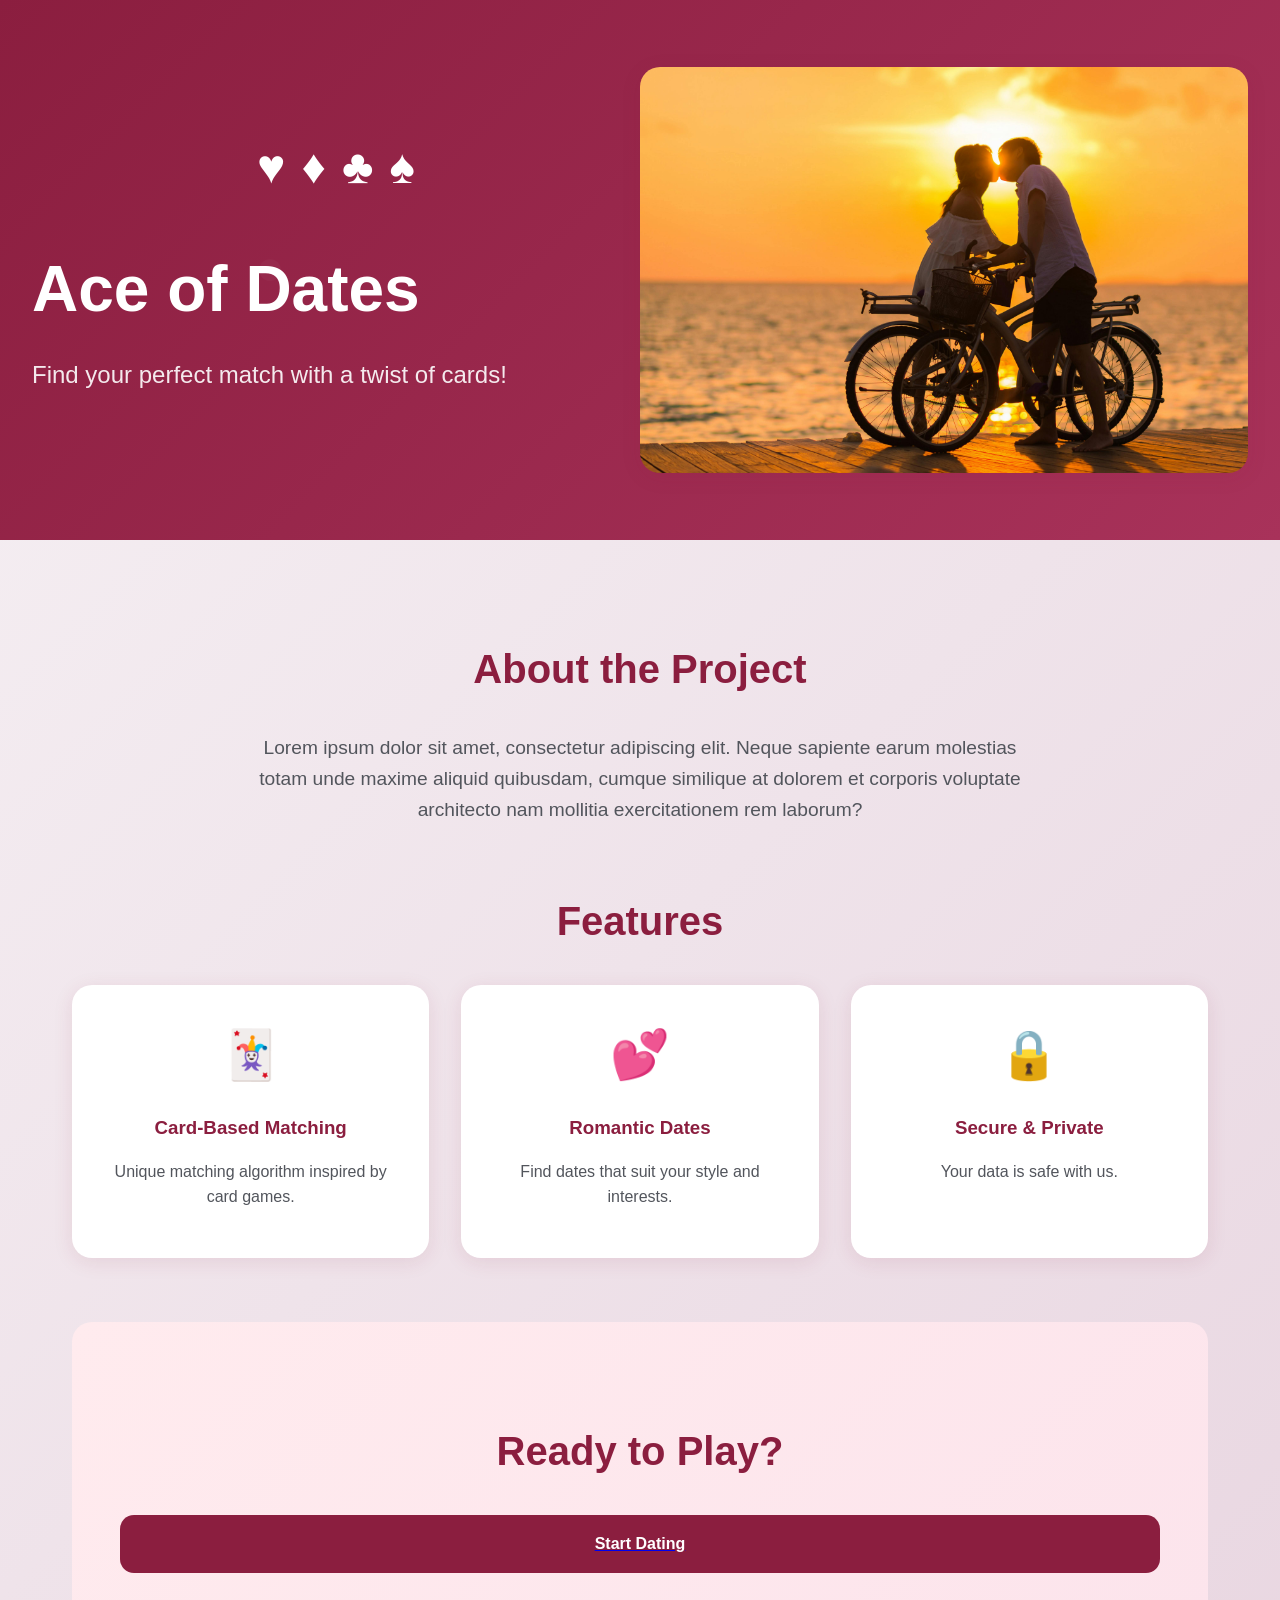
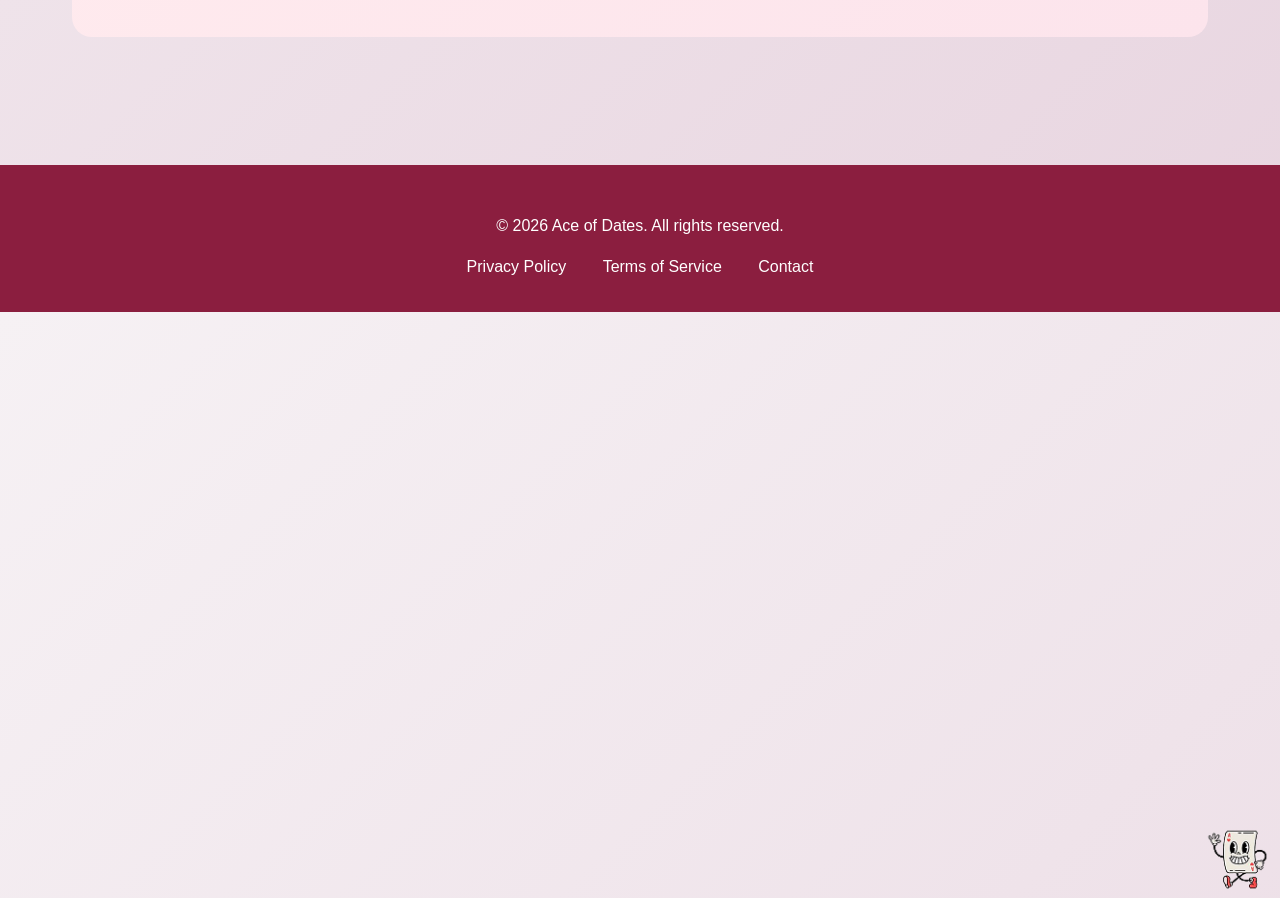
==== project/subPages/info.html @ df208c9b "info page initialisierung. First design and new styling" ====
<!DOCTYPE html>
<html lang="en">
<head>
    <meta charset="UTF-8">
    <meta name="viewport" content="width=device-width, initial-scale=1.0">
    <link rel="stylesheet" href="info.css">
    <title>Info - Ace of Dates</title>
</head>
<body>
    <header class="hero-section">
        <div class="hero-content">
            <div class="card-symbols">
                <span class="card-symbol">♥</span>
                <span class="card-symbol">♦</span>
                <span class="card-symbol">♣</span>
                <span class="card-symbol">♠</span>
            </div>
            <h1>Ace of Dates</h1>
            <p class="tagline">Find your perfect match with a twist of cards!</p>
        </div>
        <div class="hero-image">
            <img src="../img/datingCouple.jpg" alt="Dating Couple">
        </div>
    </header>

    <main class="main-content">
        <section class="info-section">
            <h2>About the Project</h2>
            <p>Lorem ipsum dolor sit amet, consectetur adipiscing elit. Neque sapiente earum molestias totam unde maxime aliquid quibusdam, cumque similique at dolorem et corporis voluptate architecto nam mollitia exercitationem rem laborum?</p>
        </section>

        <section class="features-section">
            <h2>Features</h2>
            <div class="features-grid">
                <div class="feature-card">
                    <div class="feature-icon">🃏</div>
                    <h3>Card-Based Matching</h3>
                    <p>Unique matching algorithm inspired by card games.</p>
                </div>
                <div class="feature-card">
                    <div class="feature-icon">💕</div>
                    <h3>Romantic Dates</h3>
                    <p>Find dates that suit your style and interests.</p>
                </div>
                <div class="feature-card">
                    <div class="feature-icon">🔒</div>
                    <h3>Secure & Private</h3>
                    <p>Your data is safe with us.</p>
                </div>
            </div>
        </section>

        <section class="cta-section">
            <h2>Ready to Play?</h2>
            <a href="../index.html"><div class="btn btn-primary">Start Dating</div></a>
        </section>
    </main>

    <footer class="footer">
        <div class="footer-content">
            <p>&copy; 2026 Ace of Dates. All rights reserved.</p>
            <div class="footer-links">
                <a href="#">Privacy Policy</a>
                <a href="#">Terms of Service</a>
                <a href="#">Contact</a>
            </div>
            <img class="mascot" src="../img/maskotchen.png" alt="Maskottchen">
        </div>
    </footer>
</body>
</html>
---- project/subPages/info.css ----
:root {
    --primary-color: #8B1E3F;
    --secondary-color: #FCFCFC;
    --text-color: #52555c;
    --background: linear-gradient(135deg, #f6f1f4 0%, #e8d5e0 100%);
    --font-family: 'Inter', 'Instrument Serif', 'Jeju Gothic', sans-serif;
    --shadow: 0 4px 20px rgba(139, 30, 63, 0.1);
}

* {
    box-sizing: border-box;
}

html, body {
    margin: 0;
    min-height: 100%;
}

body {
    font-family: var(--font-family);
    background: var(--background);
    color: var(--text-color);
    line-height: 1.6;
}

/* Hero Section */
.hero-section {
    display: flex;
    align-items: center;
    justify-content: space-between;
    padding: 4rem 2rem;
    background: linear-gradient(135deg, var(--primary-color) 0%, #a8325a 100%);
    color: white;
    min-height: 60vh;
    position: relative;
    overflow: hidden;
}

.hero-section::before {
    content: '';
    position: absolute;
    top: 0;
    left: 0;
    right: 0;
    bottom: 0;
    background: url('data:image/svg+xml,<svg xmlns="http://www.w3.org/2000/svg" viewBox="0 0 100 100"><circle cx="50" cy="50" r="2" fill="rgba(255,255,255,0.1)"/></svg>') repeat;
    opacity: 0.3;
}

.hero-content {
    flex: 1;
    z-index: 1;
}

.card-symbols {
    display: flex;
    justify-content: center;
    gap: 1rem;
    margin-bottom: 2rem;
}

.card-symbol {
    font-size: 3rem;
    animation: float 3s ease-in-out infinite;
}

.card-symbol:nth-child(1) { animation-delay: 0s; }
.card-symbol:nth-child(2) { animation-delay: 0.5s; }
.card-symbol:nth-child(3) { animation-delay: 1s; }
.card-symbol:nth-child(4) { animation-delay: 1.5s; }

@keyframes float {
    0%, 100% { transform: translateY(0); }
    50% { transform: translateY(-10px); }
}

.hero-section h1 {
    font-size: clamp(3rem, 5vw, 5rem);
    margin: 0;
    font-weight: 900;
}

.hero-section .tagline {
    font-size: 1.5rem;
    margin: 1rem 0;
    opacity: 0.9;
}

.hero-image {
    flex: 1;
    display: flex;
    justify-content: center;
    align-items: center;
    z-index: 1;
}

.hero-image img {
    max-width: 100%;
    height: auto;
    border-radius: 20px;
    box-shadow: var(--shadow);
}

/* Main Content */
.main-content {
    padding: 4rem 2rem;
    max-width: 1200px;
    margin: 0 auto;
}

.info-section, .features-section, .cta-section {
    margin-bottom: 4rem;
    text-align: center;
}

.info-section h2, .features-section h2, .cta-section h2 {
    font-size: 2.5rem;
    color: var(--primary-color);
    margin-bottom: 2rem;
}

.info-section p {
    max-width: 800px;
    margin: 0 auto;
    font-size: 1.2rem;
}

/* Features */
.features-grid {
    display: grid;
    grid-template-columns: repeat(auto-fit, minmax(250px, 1fr));
    gap: 2rem;
    margin-top: 2rem;
}

.feature-card {
    background: white;
    padding: 2rem;
    border-radius: 20px;
    box-shadow: var(--shadow);
    transition: transform 0.3s ease, box-shadow 0.3s ease;
}

.feature-card:hover {
    transform: translateY(-10px);
    box-shadow: 0 8px 30px rgba(139, 30, 63, 0.2);
}

.feature-icon {
    font-size: 3rem;
    margin-bottom: 1rem;
}

.feature-card h3 {
    color: var(--primary-color);
    margin-bottom: 1rem;
}

/* CTA Section */
.cta-section {
    background: linear-gradient(135deg, #ffebee 0%, #fce4ec 100%);
    padding: 4rem 2rem;
    border-radius: 20px;
    margin: 4rem 0;
}

.cta-section .btn {
    margin: 0 1rem;
    width: auto;
    padding: 1rem 2rem;
}

/* Footer */
.footer {
    background: var(--primary-color);
    color: white;
    padding: 2rem;
    text-align: center;
}

.footer-content {
    max-width: 1200px;
    margin: 0 auto;
}

.footer-links {
    margin-top: 1rem;
}

.footer-links a {
    color: white;
    text-decoration: none;
    margin: 0 1rem;
    transition: opacity 0.3s ease;
}

.footer-links a:hover {
    opacity: 0.7;
}

/* Buttons */
.btn {
    border: none;
    border-radius: 14px;
    padding: 0.95rem 1.2rem;
    font-size: 1rem;
    font-weight: 700;
    cursor: pointer;
    transition: all 0.3s ease;
}

.btn-primary {
    background-color: var(--primary-color);
    color: white;
    width: 2rem;
}

.btn-primary:hover {
    background-color: #a8325a;
    transform: scale(1.05);
}

.btn-secondary {
    background: transparent;
    color: var(--primary-color);
    border: 1.5px solid rgba(139, 30, 63, 0.22);
}

.btn-secondary:hover {
    background: var(--primary-color);
    color: white;
}

/* Responsive */
@media (max-width: 768px) {
    .hero-section {
        flex-direction: column;
        text-align: center;
        padding: 2rem 1rem;
    }

    .features-grid {
        grid-template-columns: 1fr;
    }

    .cta-section .btn {
        display: block;
        margin: 1rem auto;
        width: 100%;
    }
}

    .card-grid {
        grid-template-columns: repeat(auto-fit, minmax(60px, 1fr));
    }
.mascot {
    position: absolute;
    width: 6%;
    height: auto;
    right: 0.3%;
    top: 269%;
    margin: 0;
    padding: 0;
  
}
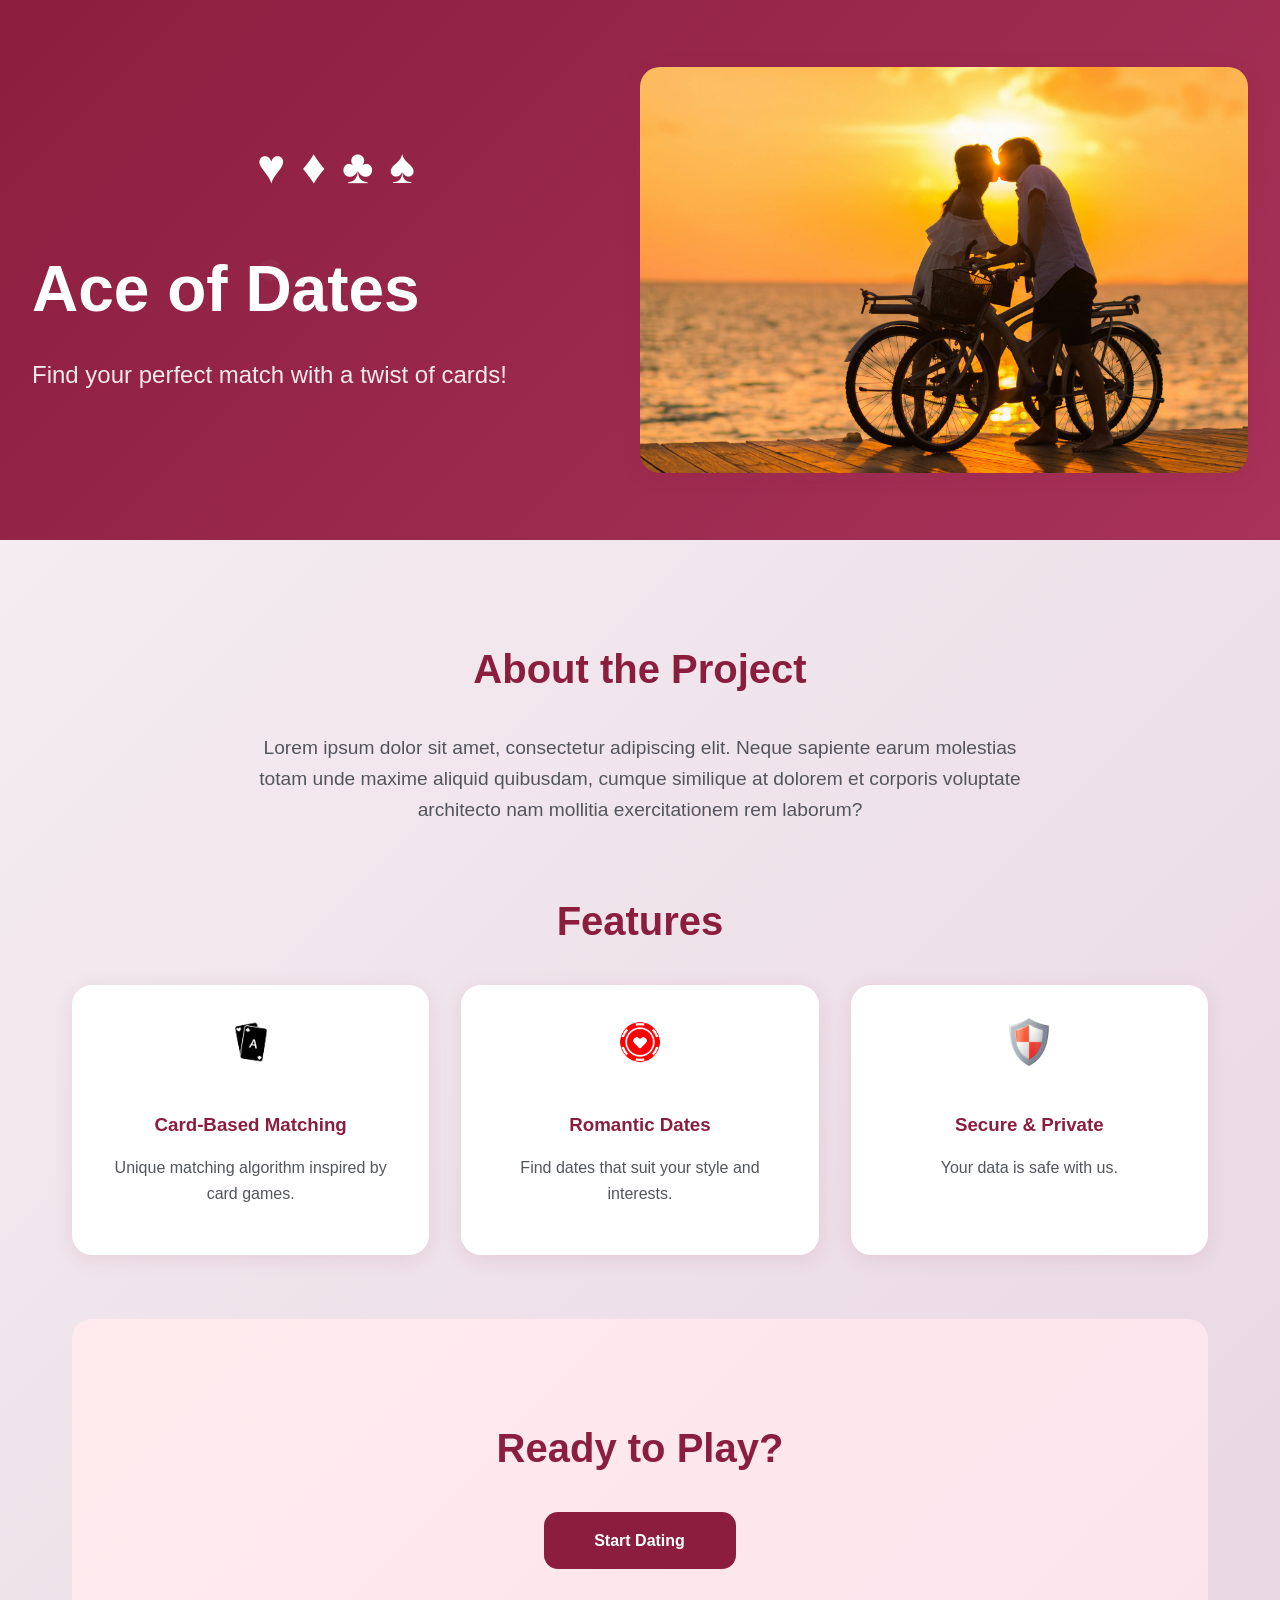
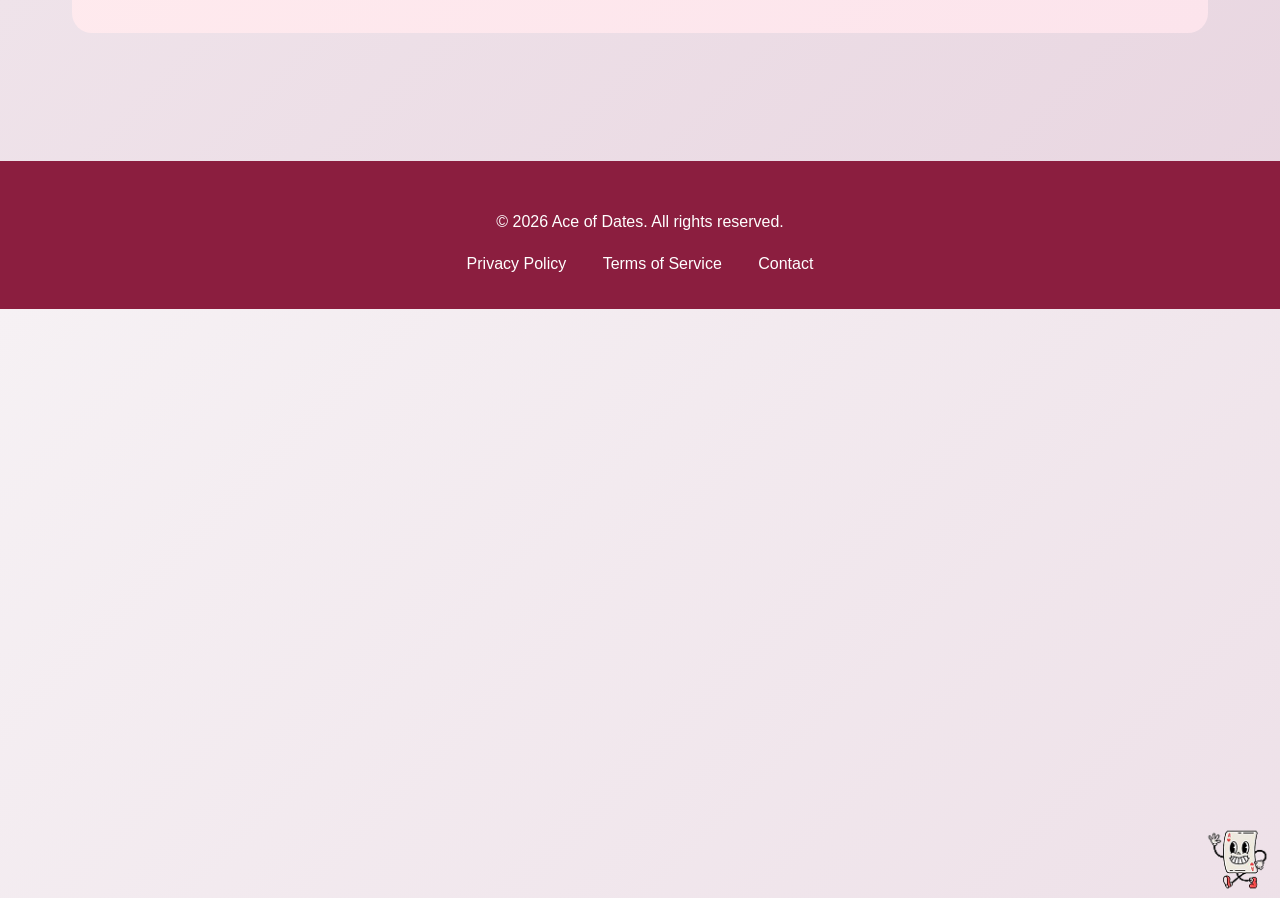
==== commit a9ddfe49: "design fixes (butten-width updated) and new pikogramme" ====
--- a/project/subPages/info.html
+++ b/project/subPages/info.html
@@ -33,17 +33,17 @@
             <h2>Features</h2>
             <div class="features-grid">
                 <div class="feature-card">
-                    <div class="feature-icon">🃏</div>
+                    <img class="miniLogos" src="../img/cards.png" alt="">
                     <h3>Card-Based Matching</h3>
                     <p>Unique matching algorithm inspired by card games.</p>
                 </div>
                 <div class="feature-card">
-                    <div class="feature-icon">💕</div>
+                    <img class="miniLogos" src="../img/coin_heart.png" alt="">
                     <h3>Romantic Dates</h3>
                     <p>Find dates that suit your style and interests.</p>
                 </div>
                 <div class="feature-card">
-                    <div class="feature-icon">🔒</div>
+                      <img class="miniLogos" src="../img/shield.png" alt="">
                     <h3>Secure & Private</h3>
                     <p>Your data is safe with us.</p>
                 </div>
@@ -52,7 +52,7 @@
 
         <section class="cta-section">
             <h2>Ready to Play?</h2>
-            <a href="../index.html"><div class="btn btn-primary">Start Dating</div></a>
+           <a href="../index.html"><div class="btn btn-primary">Start Dating</div></a> 
         </section>
     </main>
 
--- a/project/subPages/info.css
+++ b/project/subPages/info.css
@@ -208,11 +208,16 @@
     cursor: pointer;
     transition: all 0.3s ease;
 }
+a {
+    text-decoration: none;
+    color: inherit;
+}
 
 .btn-primary {
     background-color: var(--primary-color);
     color: white;
-    width: 2rem;
+    width: 12rem !important;
+    margin-left: 41% !important;
 }
 
 .btn-primary:hover {
@@ -262,4 +267,9 @@
     margin: 0;
     padding: 0;
   
-}+}
+.miniLogos {
+    width: 17%;
+    height: auto;
+    margin-bottom: 1rem;
+}
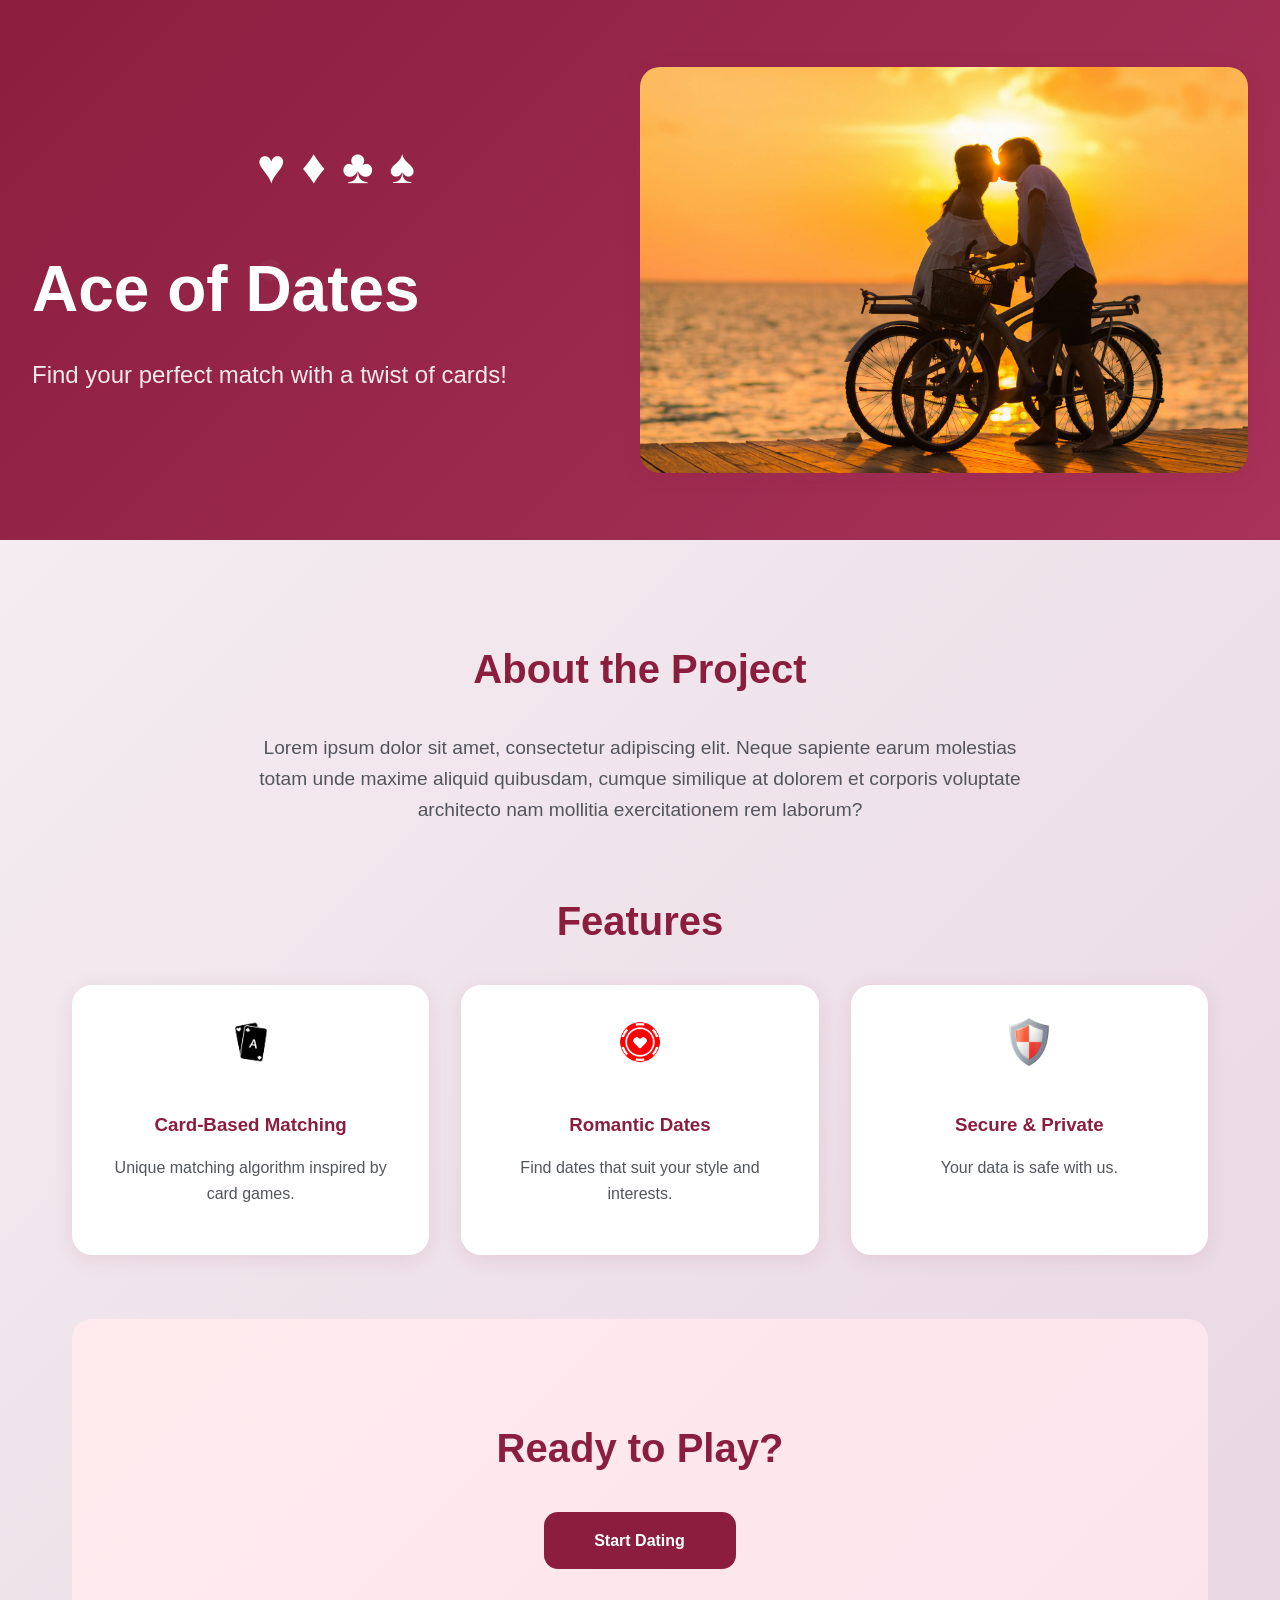
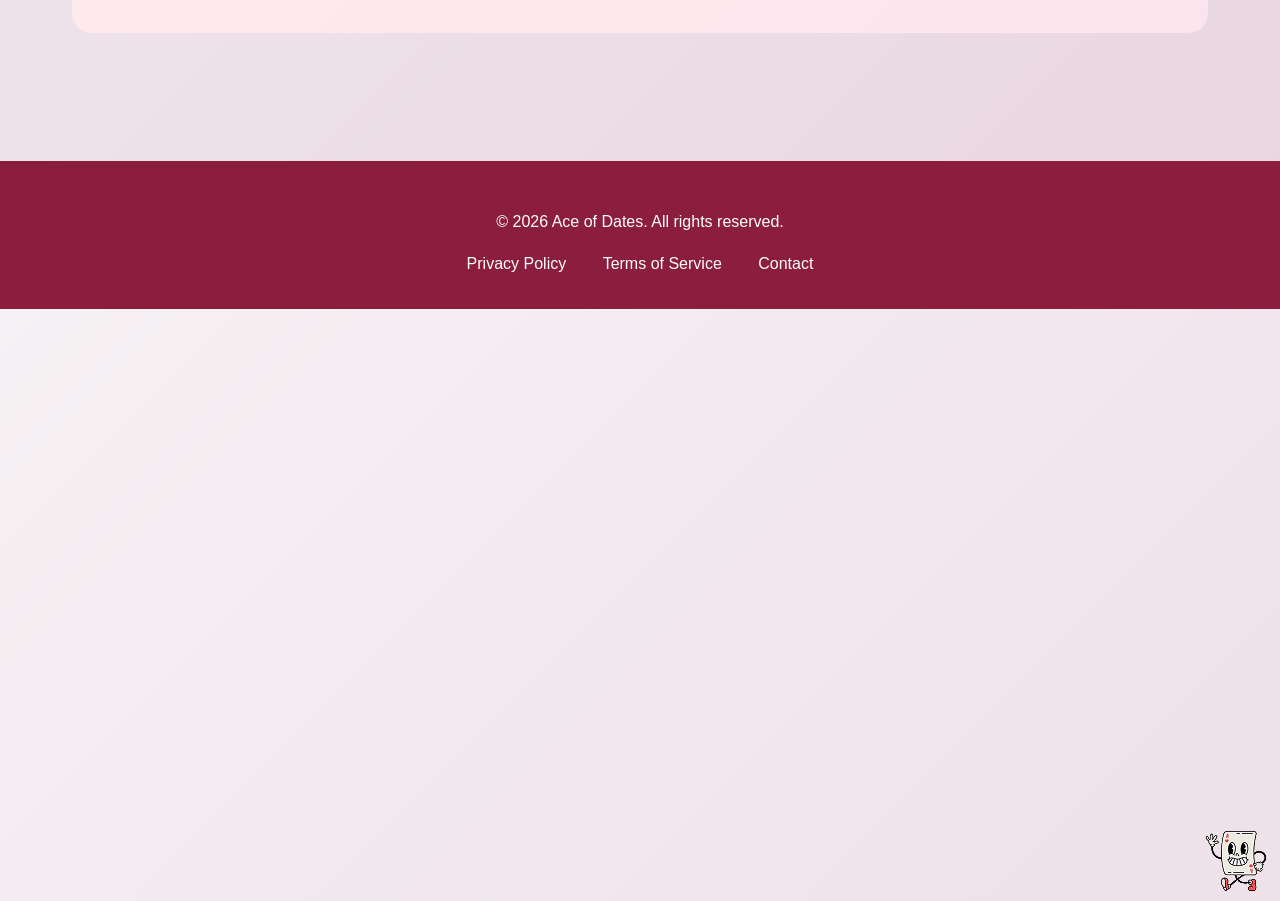
==== commit 7a68c57f: "home button implementation on all pages" ====
--- a/project/subPages/info.html
+++ b/project/subPages/info.html
@@ -64,7 +64,7 @@
                 <a href="#">Terms of Service</a>
                 <a href="#">Contact</a>
             </div>
-            <img class="mascot" src="../img/maskotchen.png" alt="Maskottchen">
+            <a href="./info.html"><img class="mascot" src="../img/maskotchen.png" alt="Maskottchen"></a>
         </div>
     </footer>
 </body>
--- a/project/subPages/info.css
+++ b/project/subPages/info.css
@@ -260,7 +260,7 @@
     }
 .mascot {
     position: absolute;
-    width: 6%;
+    width: 5rem;
     height: auto;
     right: 0.3%;
     top: 269%;
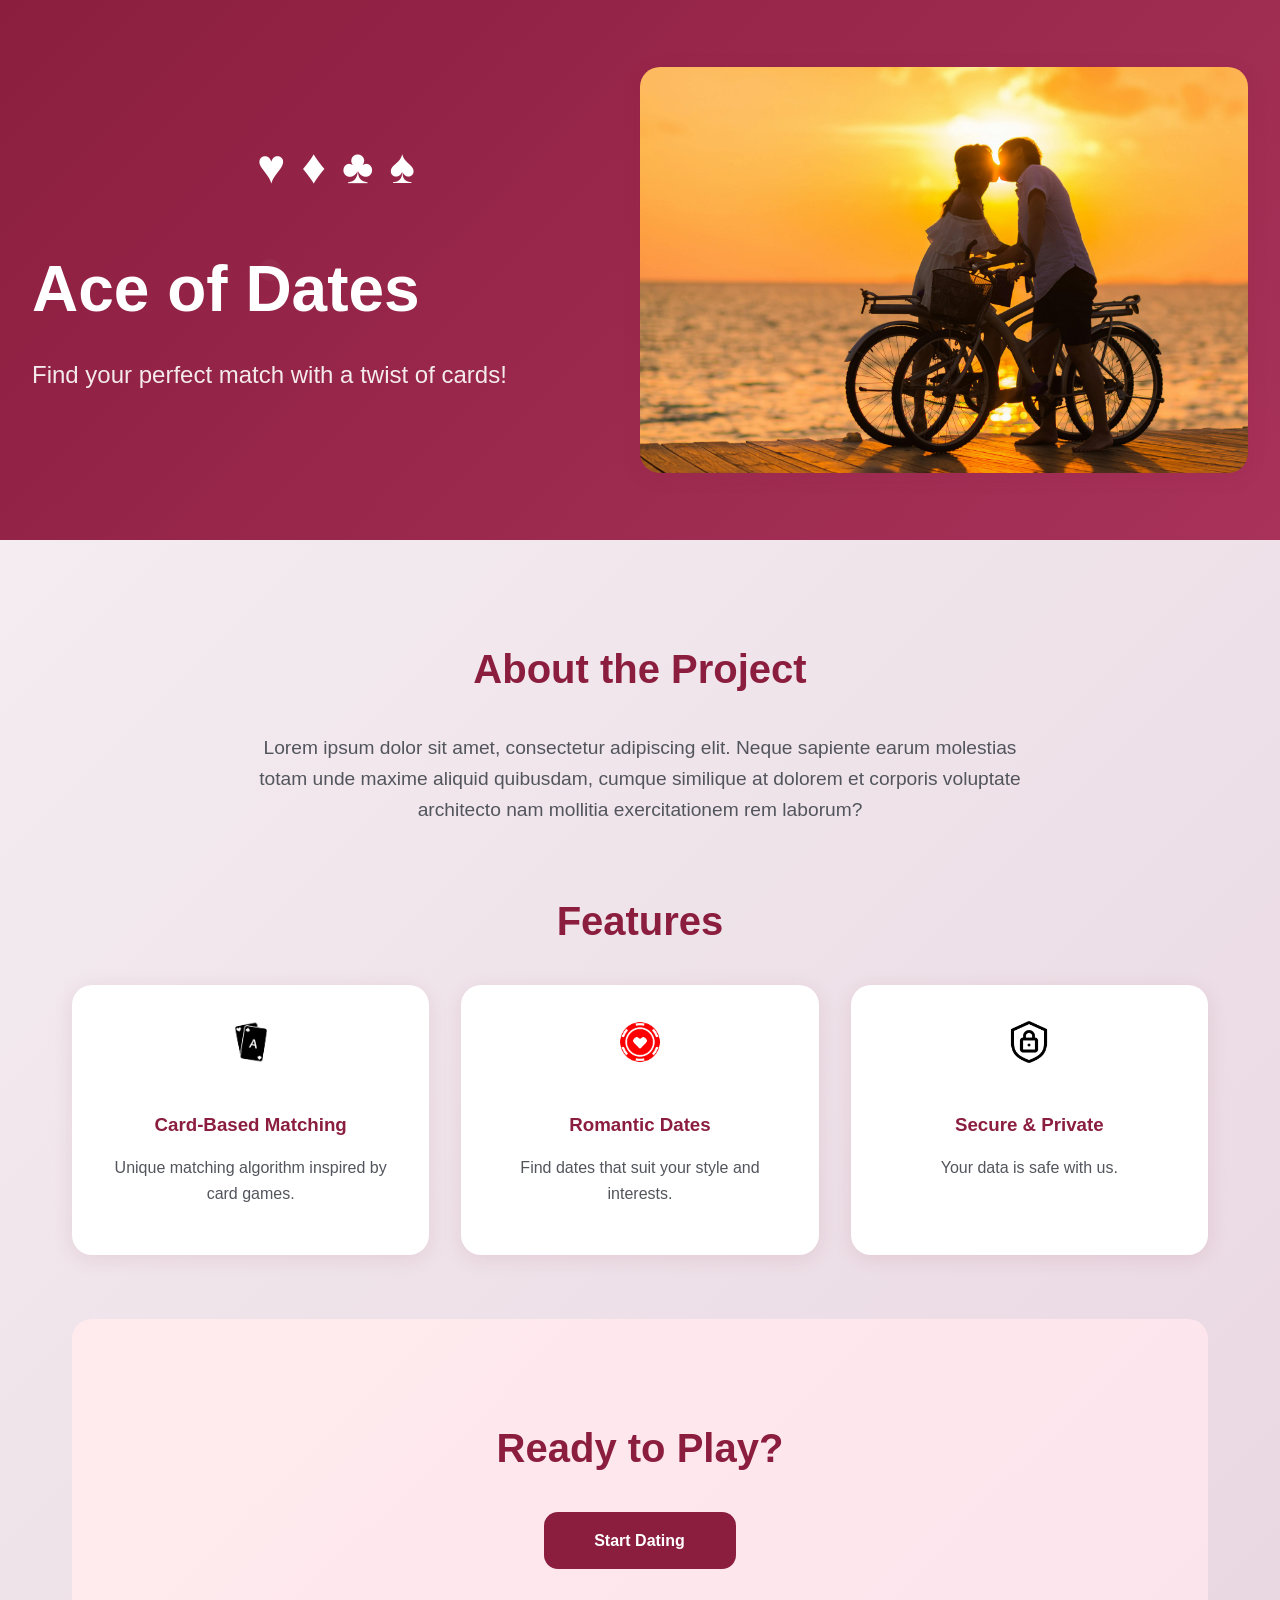
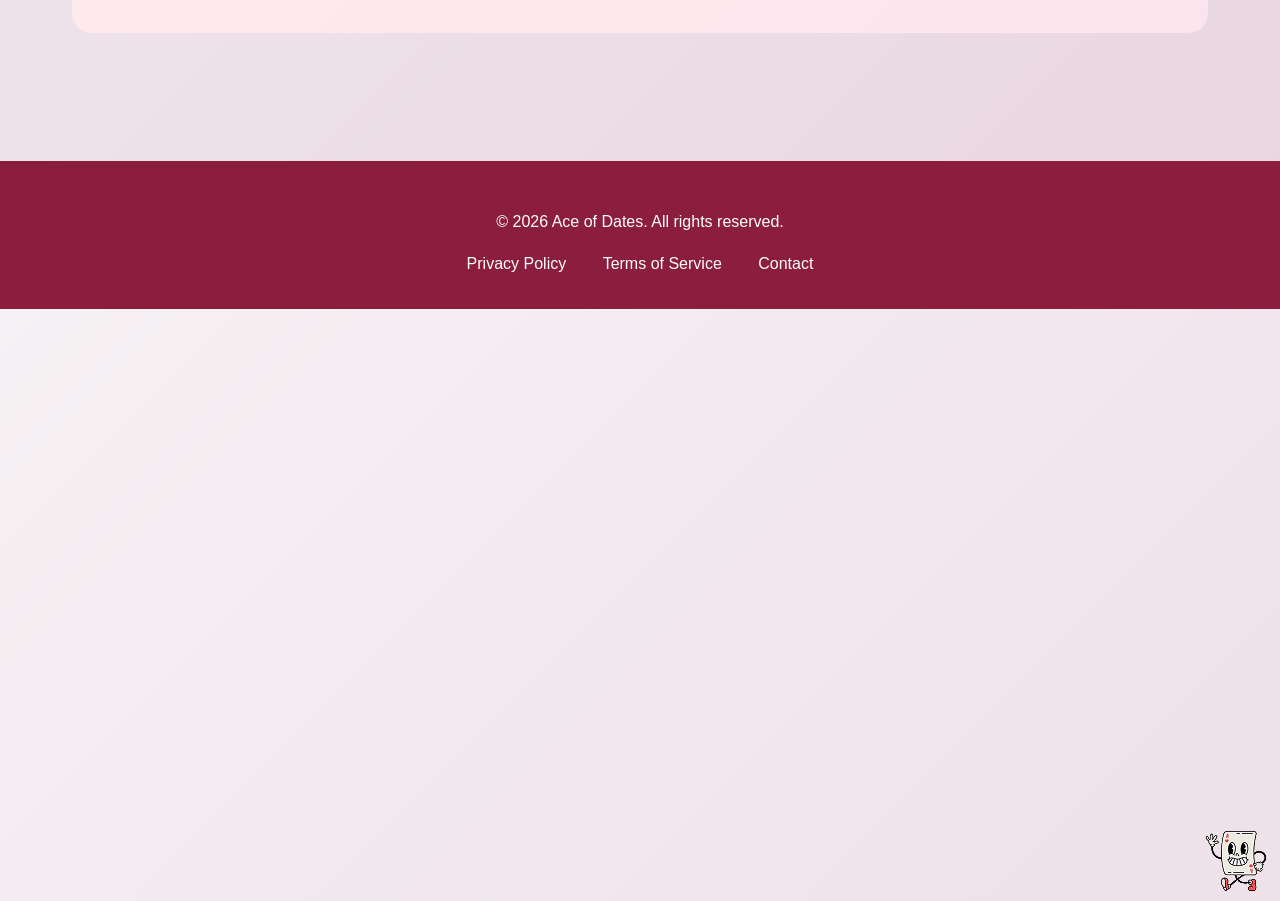
==== commit 5dee1626: "implementation des Logins und register - sowie grundlegendes styling Co-authored-by: Copilot <copilo" ====
--- a/project/subPages/info.html
+++ b/project/subPages/info.html
@@ -3,7 +3,7 @@
 <head>
     <meta charset="UTF-8">
     <meta name="viewport" content="width=device-width, initial-scale=1.0">
-    <link rel="stylesheet" href="info.css">
+    <link rel="stylesheet" href="../stylings/info.css">
     <title>Info - Ace of Dates</title>
 </head>
 <body>
--- a/project/stylings/info.css
+++ b/project/stylings/info.css
@@ -0,0 +1,275 @@
+:root {
+    --primary-color: #8B1E3F;
+    --secondary-color: #FCFCFC;
+    --text-color: #52555c;
+    --background: linear-gradient(135deg, #f6f1f4 0%, #e8d5e0 100%);
+    --font-family: 'Inter', 'Instrument Serif', 'Jeju Gothic', sans-serif;
+    --shadow: 0 4px 20px rgba(139, 30, 63, 0.1);
+}
+
+* {
+    box-sizing: border-box;
+}
+
+html, body {
+    margin: 0;
+    min-height: 100%;
+}
+
+body {
+    font-family: var(--font-family);
+    background: var(--background);
+    color: var(--text-color);
+    line-height: 1.6;
+}
+
+/* Hero Section */
+.hero-section {
+    display: flex;
+    align-items: center;
+    justify-content: space-between;
+    padding: 4rem 2rem;
+    background: linear-gradient(135deg, var(--primary-color) 0%, #a8325a 100%);
+    color: white;
+    min-height: 60vh;
+    position: relative;
+    overflow: hidden;
+}
+
+.hero-section::before {
+    content: '';
+    position: absolute;
+    top: 0;
+    left: 0;
+    right: 0;
+    bottom: 0;
+    background: url('data:image/svg+xml,<svg xmlns="http://www.w3.org/2000/svg" viewBox="0 0 100 100"><circle cx="50" cy="50" r="2" fill="rgba(255,255,255,0.1)"/></svg>') repeat;
+    opacity: 0.3;
+}
+
+.hero-content {
+    flex: 1;
+    z-index: 1;
+}
+
+.card-symbols {
+    display: flex;
+    justify-content: center;
+    gap: 1rem;
+    margin-bottom: 2rem;
+}
+
+.card-symbol {
+    font-size: 3rem;
+    animation: float 3s ease-in-out infinite;
+}
+
+.card-symbol:nth-child(1) { animation-delay: 0s; }
+.card-symbol:nth-child(2) { animation-delay: 0.5s; }
+.card-symbol:nth-child(3) { animation-delay: 1s; }
+.card-symbol:nth-child(4) { animation-delay: 1.5s; }
+
+@keyframes float {
+    0%, 100% { transform: translateY(0); }
+    50% { transform: translateY(-10px); }
+}
+
+.hero-section h1 {
+    font-size: clamp(3rem, 5vw, 5rem);
+    margin: 0;
+    font-weight: 900;
+}
+
+.hero-section .tagline {
+    font-size: 1.5rem;
+    margin: 1rem 0;
+    opacity: 0.9;
+}
+
+.hero-image {
+    flex: 1;
+    display: flex;
+    justify-content: center;
+    align-items: center;
+    z-index: 1;
+}
+
+.hero-image img {
+    max-width: 100%;
+    height: auto;
+    border-radius: 20px;
+    box-shadow: var(--shadow);
+}
+
+/* Main Content */
+.main-content {
+    padding: 4rem 2rem;
+    max-width: 1200px;
+    margin: 0 auto;
+}
+
+.info-section, .features-section, .cta-section {
+    margin-bottom: 4rem;
+    text-align: center;
+}
+
+.info-section h2, .features-section h2, .cta-section h2 {
+    font-size: 2.5rem;
+    color: var(--primary-color);
+    margin-bottom: 2rem;
+}
+
+.info-section p {
+    max-width: 800px;
+    margin: 0 auto;
+    font-size: 1.2rem;
+}
+
+/* Features */
+.features-grid {
+    display: grid;
+    grid-template-columns: repeat(auto-fit, minmax(250px, 1fr));
+    gap: 2rem;
+    margin-top: 2rem;
+}
+
+.feature-card {
+    background: white;
+    padding: 2rem;
+    border-radius: 20px;
+    box-shadow: var(--shadow);
+    transition: transform 0.3s ease, box-shadow 0.3s ease;
+}
+
+.feature-card:hover {
+    transform: translateY(-10px);
+    box-shadow: 0 8px 30px rgba(139, 30, 63, 0.2);
+}
+
+.feature-icon {
+    font-size: 3rem;
+    margin-bottom: 1rem;
+}
+
+.feature-card h3 {
+    color: var(--primary-color);
+    margin-bottom: 1rem;
+}
+
+/* CTA Section */
+.cta-section {
+    background: linear-gradient(135deg, #ffebee 0%, #fce4ec 100%);
+    padding: 4rem 2rem;
+    border-radius: 20px;
+    margin: 4rem 0;
+}
+
+.cta-section .btn {
+    margin: 0 1rem;
+    width: auto;
+    padding: 1rem 2rem;
+}
+
+/* Footer */
+.footer {
+    background: var(--primary-color);
+    color: white;
+    padding: 2rem;
+    text-align: center;
+}
+
+.footer-content {
+    max-width: 1200px;
+    margin: 0 auto;
+}
+
+.footer-links {
+    margin-top: 1rem;
+}
+
+.footer-links a {
+    color: white;
+    text-decoration: none;
+    margin: 0 1rem;
+    transition: opacity 0.3s ease;
+}
+
+.footer-links a:hover {
+    opacity: 0.7;
+}
+
+/* Buttons */
+.btn {
+    border: none;
+    border-radius: 14px;
+    padding: 0.95rem 1.2rem;
+    font-size: 1rem;
+    font-weight: 700;
+    cursor: pointer;
+    transition: all 0.3s ease;
+}
+a {
+    text-decoration: none;
+    color: inherit;
+}
+
+.btn-primary {
+    background-color: var(--primary-color);
+    color: white;
+    width: 12rem !important;
+    margin-left: 41% !important;
+}
+
+.btn-primary:hover {
+    background-color: #a8325a;
+    transform: scale(1.05);
+}
+
+.btn-secondary {
+    background: transparent;
+    color: var(--primary-color);
+    border: 1.5px solid rgba(139, 30, 63, 0.22);
+}
+
+.btn-secondary:hover {
+    background: var(--primary-color);
+    color: white;
+}
+
+/* Responsive */
+@media (max-width: 768px) {
+    .hero-section {
+        flex-direction: column;
+        text-align: center;
+        padding: 2rem 1rem;
+    }
+
+    .features-grid {
+        grid-template-columns: 1fr;
+    }
+
+    .cta-section .btn {
+        display: block;
+        margin: 1rem auto;
+        width: 100%;
+    }
+}
+
+    .card-grid {
+        grid-template-columns: repeat(auto-fit, minmax(60px, 1fr));
+    }
+.mascot {
+    position: absolute;
+    width: 5rem;
+    height: auto;
+    right: 0.3%;
+    top: 269%;
+    margin: 0;
+    padding: 0;
+  
+}
+.miniLogos {
+    width: 17%;
+    height: auto;
+    margin-bottom: 1rem;
+}
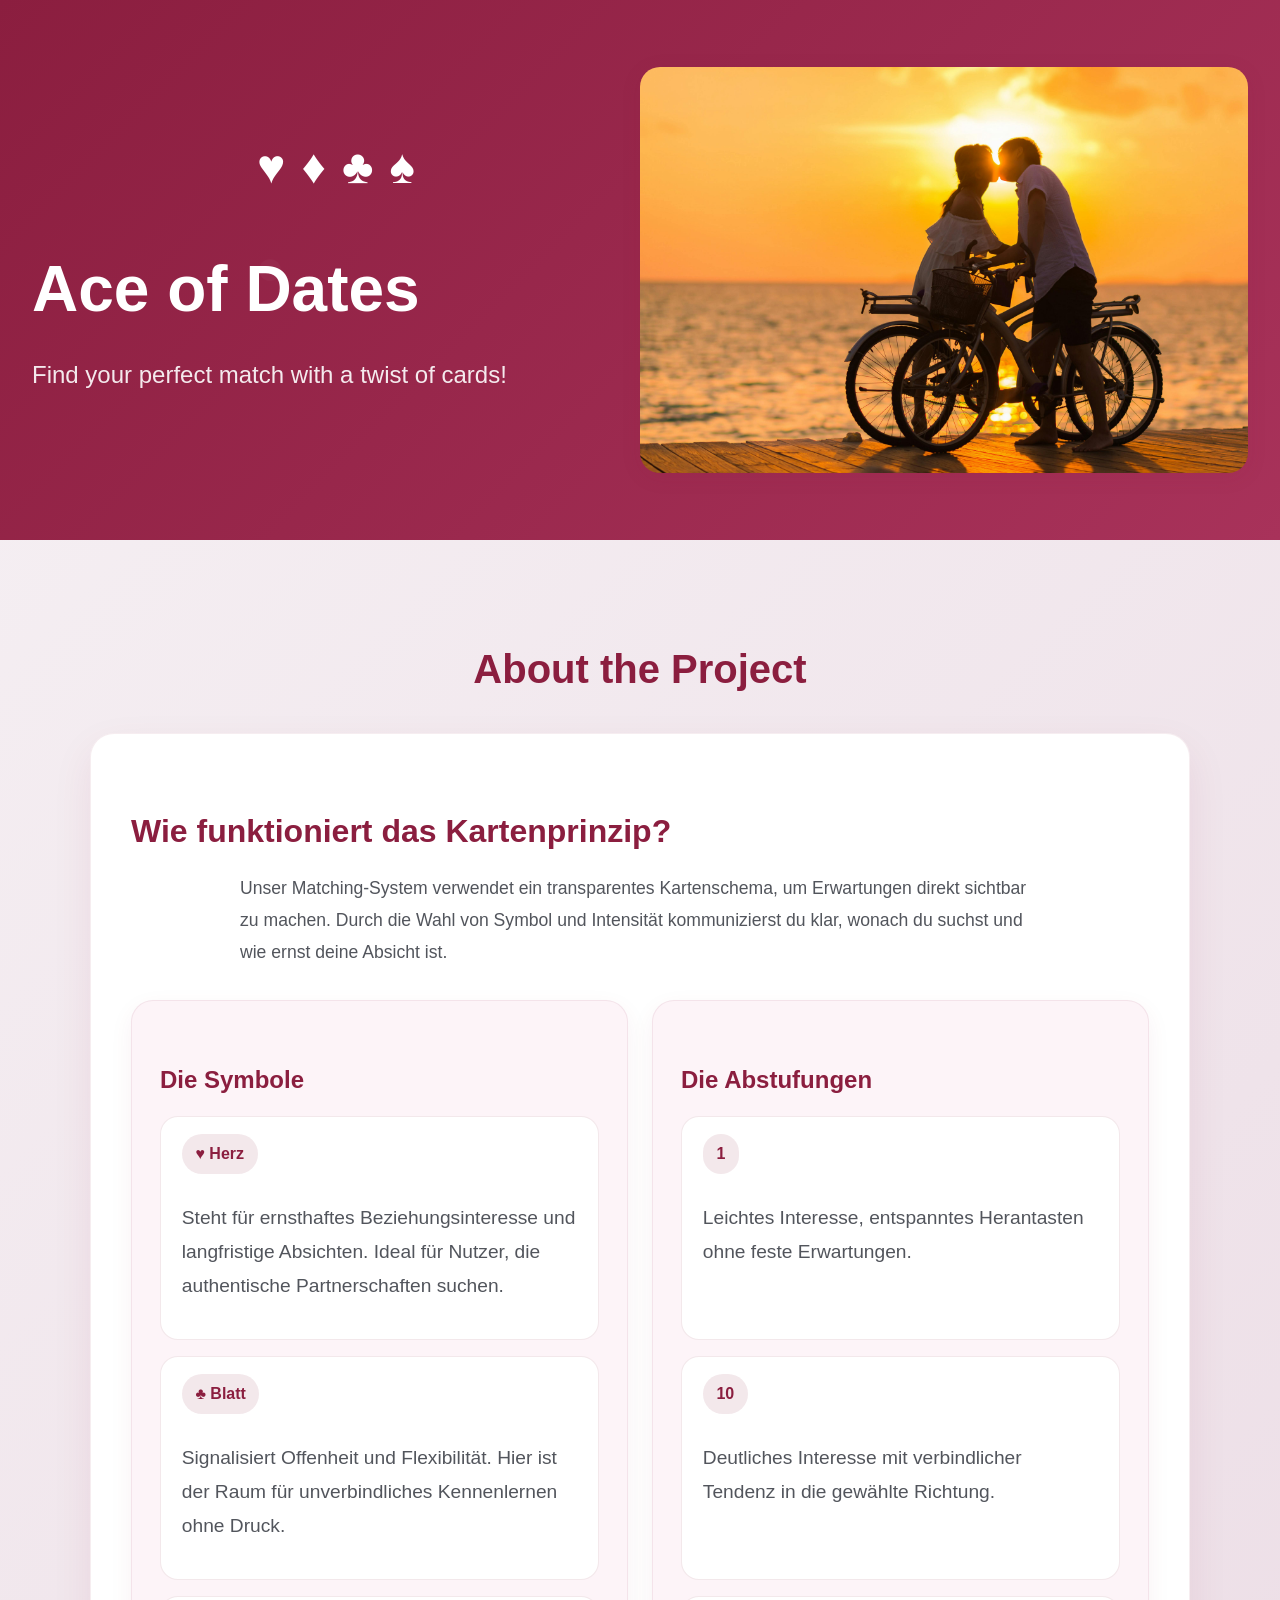
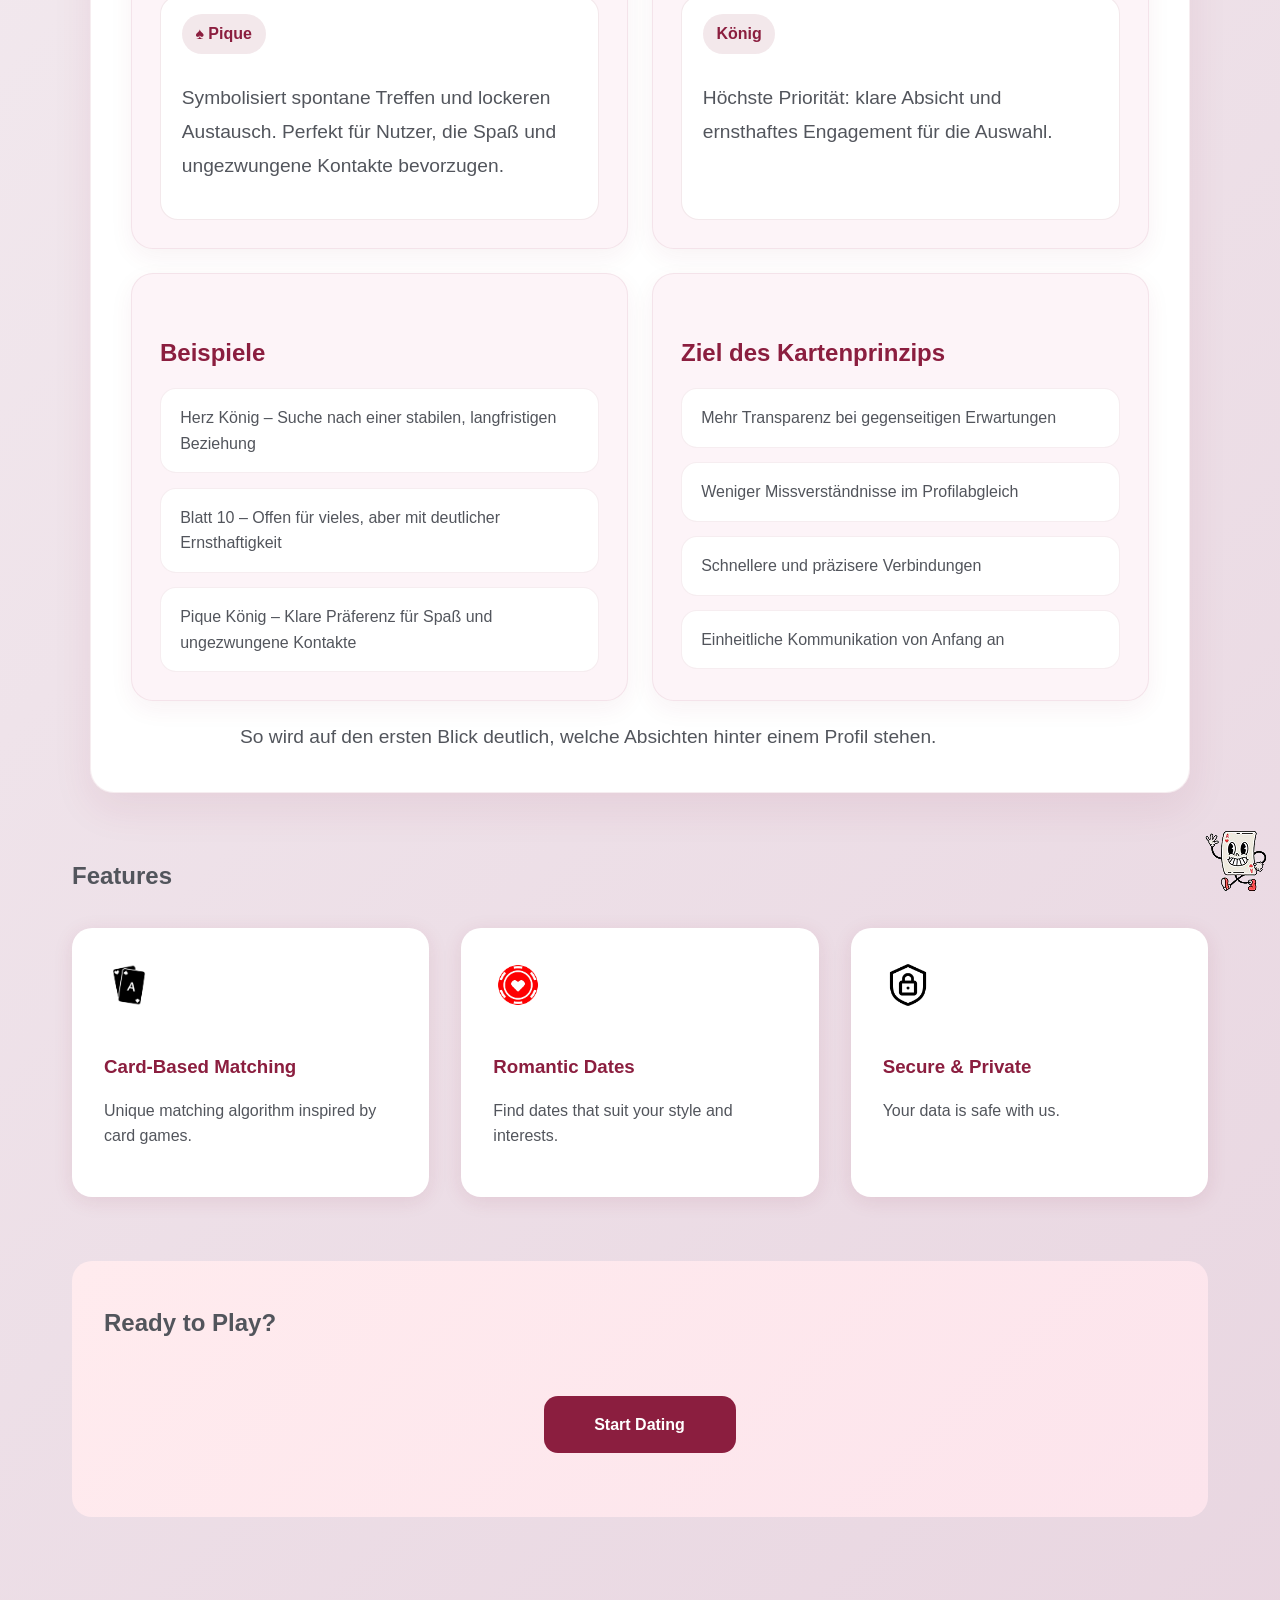
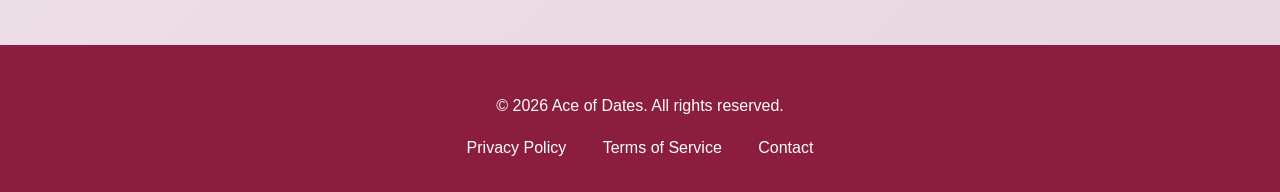
==== commit 2f2c9b7a: "infopage rework(the user gets now an explanation for the card system)" ====
--- a/project/subPages/info.html
+++ b/project/subPages/info.html
@@ -25,8 +25,73 @@
 
     <main class="main-content">
         <section class="info-section">
-            <h2>About the Project</h2>
-            <p>Lorem ipsum dolor sit amet, consectetur adipiscing elit. Neque sapiente earum molestias totam unde maxime aliquid quibusdam, cumque similique at dolorem et corporis voluptate architecto nam mollitia exercitationem rem laborum?</p>
+            <h2 style="text-align: center;">About the Project</h2>
+            <div class="info-card">
+                <div class="info-intro">
+                    <h3>Wie funktioniert das Kartenprinzip?</h3>
+                    <p>Unser Matching-System verwendet ein transparentes Kartenschema, um Erwartungen direkt sichtbar zu machen. Durch die Wahl von Symbol und Intensität kommunizierst du klar, wonach du suchst und wie ernst deine Absicht ist.</p>
+                </div>
+
+                <div class="info-grid">
+                    <article class="info-panel">
+                        <h4>Die Symbole</h4>
+                        <div class="panel-list">
+                            <div class="panel-item">
+                                <span class="panel-tag">♥ Herz</span>
+                                <p>Steht für ernsthaftes Beziehungsinteresse und langfristige Absichten. Ideal für Nutzer, die authentische Partnerschaften suchen.</p>
+                            </div>
+                            <div class="panel-item">
+                                <span class="panel-tag">♣ Blatt</span>
+                                <p>Signalisiert Offenheit und Flexibilität. Hier ist der Raum für unverbindliches Kennenlernen ohne Druck.</p>
+                            </div>
+                            <div class="panel-item">
+                                <span class="panel-tag">♠ Pique</span>
+                                <p>Symbolisiert spontane Treffen und lockeren Austausch. Perfekt für Nutzer, die Spaß und ungezwungene Kontakte bevorzugen.</p>
+                            </div>
+                        </div>
+                    </article>
+
+                    <article class="info-panel">
+                        <h4>Die Abstufungen</h4>
+                        <div class="panel-list">
+                            <div class="panel-item">
+                                <span class="panel-tag">1</span>
+                                <p>Leichtes Interesse, entspanntes Herantasten ohne feste Erwartungen.</p>
+                            </div>
+                            <div class="panel-item">
+                                <span class="panel-tag">10</span>
+                                <p>Deutliches Interesse mit verbindlicher Tendenz in die gewählte Richtung.</p>
+                            </div>
+                            <div class="panel-item">
+                                <span class="panel-tag">König</span>
+                                <p>Höchste Priorität: klare Absicht und ernsthaftes Engagement für die Auswahl.</p>
+                            </div>
+                        </div>
+                    </article>
+                </div>
+
+                <div class="info-grid info-grid--stacked">
+                    <article class="info-panel info-panel--wide">
+                        <h4>Beispiele</h4>
+                        <ul class="panel-bullets">
+                            <li>Herz König – Suche nach einer stabilen, langfristigen Beziehung</li>
+                            <li>Blatt 10 – Offen für vieles, aber mit deutlicher Ernsthaftigkeit</li>
+                            <li>Pique König – Klare Präferenz für Spaß und ungezwungene Kontakte</li>
+                        </ul>
+                    </article>
+
+                    <article class="info-panel info-panel--wide">
+                        <h4>Ziel des Kartenprinzips</h4>
+                        <ul class="panel-bullets">
+                            <li>Mehr Transparenz bei gegenseitigen Erwartungen</li>
+                            <li>Weniger Missverständnisse im Profilabgleich</li>
+                            <li>Schnellere und präzisere Verbindungen</li>
+                            <li>Einheitliche Kommunikation von Anfang an</li>
+                        </ul>
+                    </article>
+                </div>
+                <p style="margin-top: 2%;">So wird auf den ersten Blick deutlich, welche Absichten hinter einem Profil stehen.</p>
+            </div>
         </section>
 
         <section class="features-section">
@@ -51,7 +116,7 @@
         </section>
 
         <section class="cta-section">
-            <h2>Ready to Play?</h2>
+            <h2 style="margin-top:-2% ; margin-bottom: 5%;">Ready to Play?</h2>
            <a href="../index.html"><div class="btn btn-primary">Start Dating</div></a> 
         </section>
     </main>
--- a/project/stylings/info.css
+++ b/project/stylings/info.css
@@ -108,12 +108,11 @@
     margin: 0 auto;
 }
 
-.info-section, .features-section, .cta-section {
+.info-section {
     margin-bottom: 4rem;
-    text-align: center;
-}
-
-.info-section h2, .features-section h2, .cta-section h2 {
+}
+
+.info-section h2 {
     font-size: 2.5rem;
     color: var(--primary-color);
     margin-bottom: 2rem;
@@ -123,6 +122,127 @@
     max-width: 800px;
     margin: 0 auto;
     font-size: 1.2rem;
+}
+
+.info-card {
+    background: rgba(255, 255, 255, 0.98);
+    padding: 2.5rem;
+    border-radius: 24px;
+    box-shadow: 0 16px 40px rgba(139, 30, 63, 0.08);
+    text-align: left;
+    max-width: 1100px;
+    margin: 0 auto;
+    border: 1px solid rgba(139, 30, 63, 0.08);
+}
+
+.info-intro {
+    margin-bottom: 2rem;
+}
+
+.info-intro h3 {
+    color: var(--primary-color);
+    font-size: 2rem;
+    margin-bottom: 1rem;
+}
+
+.info-intro p {
+    font-size: 1.1rem;
+    line-height: 1.8;
+    color: var(--text-color);
+}
+
+.info-grid {
+    display: grid;
+    grid-template-columns: repeat(auto-fit, minmax(320px, 1fr));
+    gap: 1.5rem;
+}
+
+.info-grid--stacked {
+    margin-top: 1.5rem;
+}
+
+.info-panel {
+    background: #fdf4f8;
+    border-radius: 22px;
+    padding: 1.75rem;
+    box-shadow: 0 8px 24px rgba(139, 30, 63, 0.06);
+    border: 1px solid rgba(139, 30, 63, 0.08);
+}
+
+.info-panel--wide {
+    min-height: 100%;
+}
+
+.info-panel h4 {
+    color: var(--primary-color);
+    margin-bottom: 1rem;
+    font-size: 1.5rem;
+}
+
+.panel-list {
+    display: grid;
+    gap: 1rem;
+}
+
+.panel-item {
+    background: white;
+    border-radius: 18px;
+    padding: 1.1rem 1.3rem;
+    border: 1px solid rgba(139, 30, 63, 0.1);
+    height: 14rem;
+}
+
+.panel-tag {
+    display: inline-flex;
+    align-items: center;
+    gap: 0.5rem;
+    padding: 0.45rem 0.85rem;
+    border-radius: 999px;
+    background: rgba(139, 30, 63, 0.1);
+    color: var(--primary-color);
+    font-weight: 700;
+    margin-bottom: 0.7rem;
+}
+
+.panel-item p {
+    margin: 0;
+    line-height: 1.75;
+}
+
+.panel-bullets {
+    list-style: none;
+    padding: 0;
+    margin: 0;
+    display: grid;
+    gap: 0.9rem;
+}
+
+.panel-bullets li {
+    background: white;
+    padding: 1rem 1.2rem;
+    border-radius: 16px;
+    border: 1px solid rgba(139, 30, 63, 0.08);
+    color: var(--text-color);
+}
+
+.info-panel p {
+    margin-top: 1rem;
+    line-height: 1.75;
+}
+
+@media (max-width: 768px) {
+    .hero-section {
+        flex-direction: column;
+        text-align: center;
+    }
+
+    .hero-image {
+        margin-top: 2rem;
+    }
+
+    .info-card {
+        padding: 2rem;
+    }
 }
 
 /* Features */
@@ -162,6 +282,7 @@
     padding: 4rem 2rem;
     border-radius: 20px;
     margin: 4rem 0;
+    
 }
 
 .cta-section .btn {
@@ -218,6 +339,7 @@
     color: white;
     width: 12rem !important;
     margin-left: 41% !important;
+    text-align: center;
 }
 
 .btn-primary:hover {
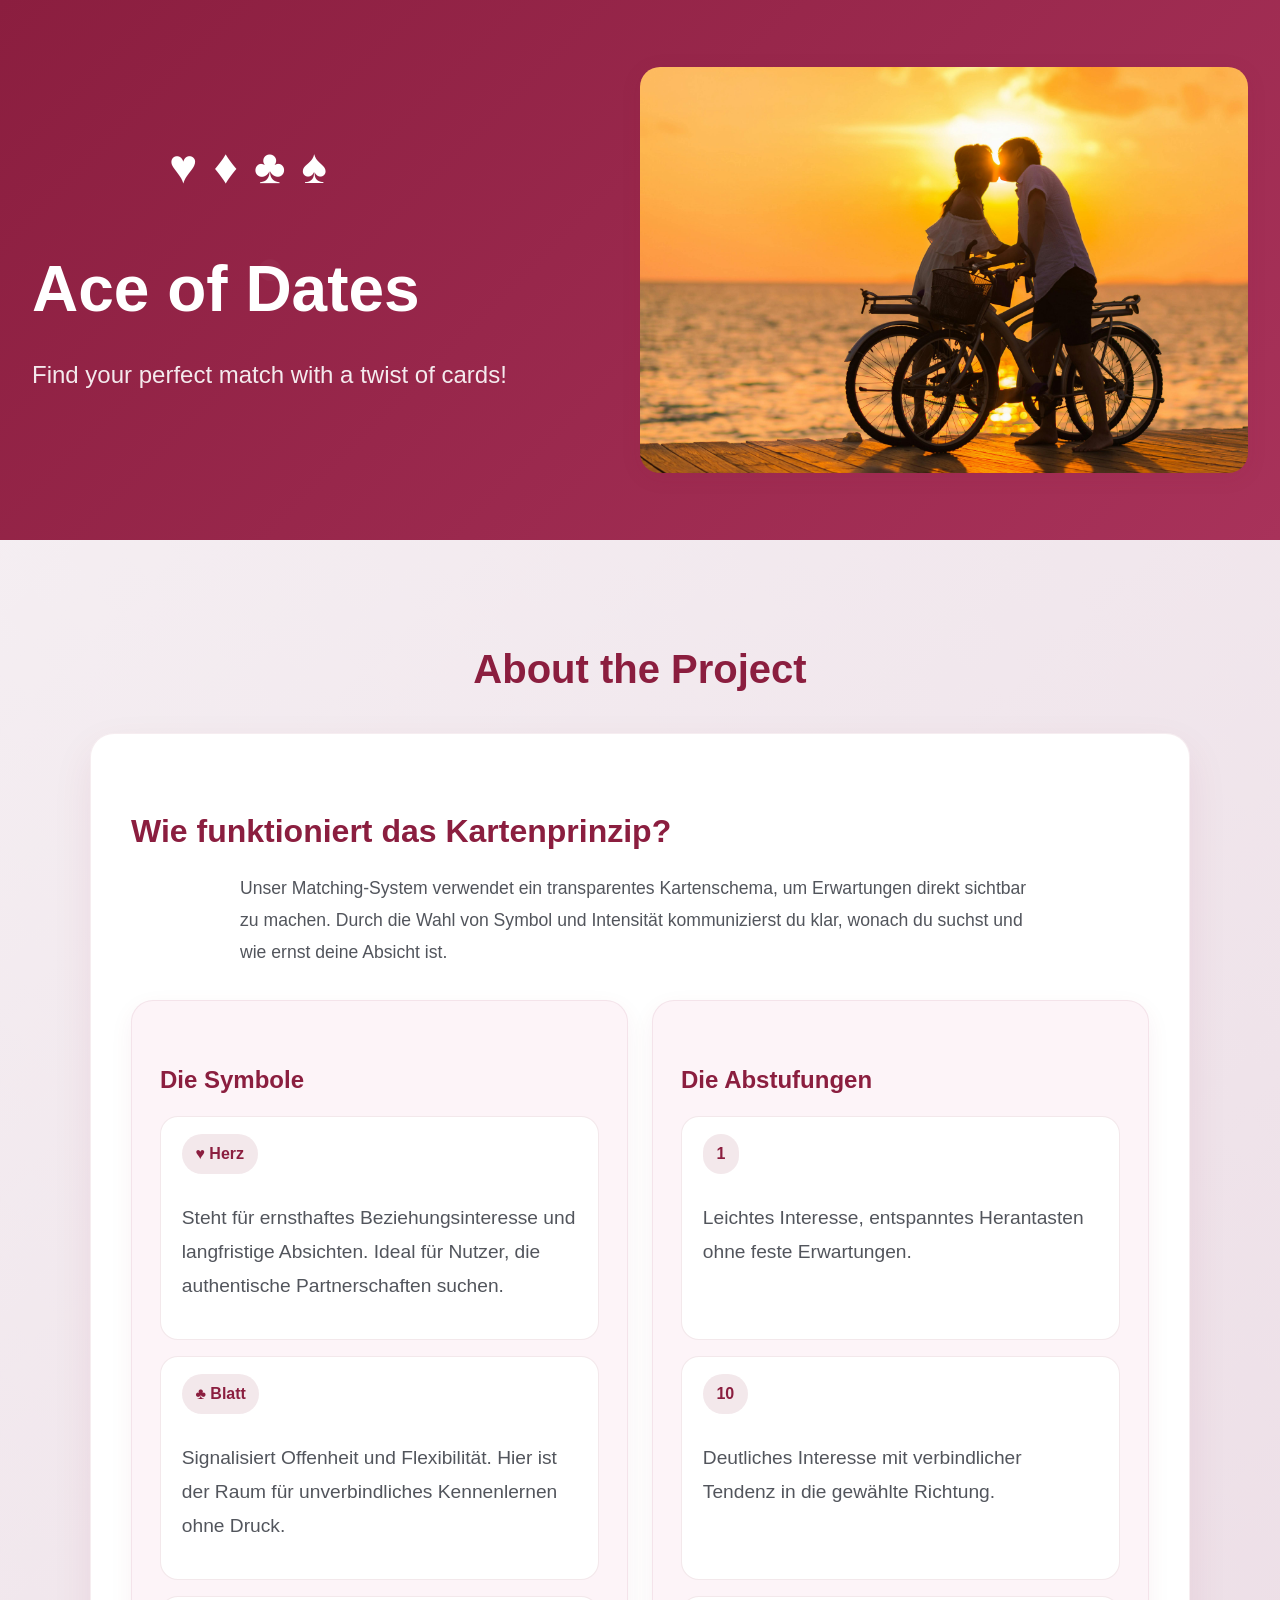
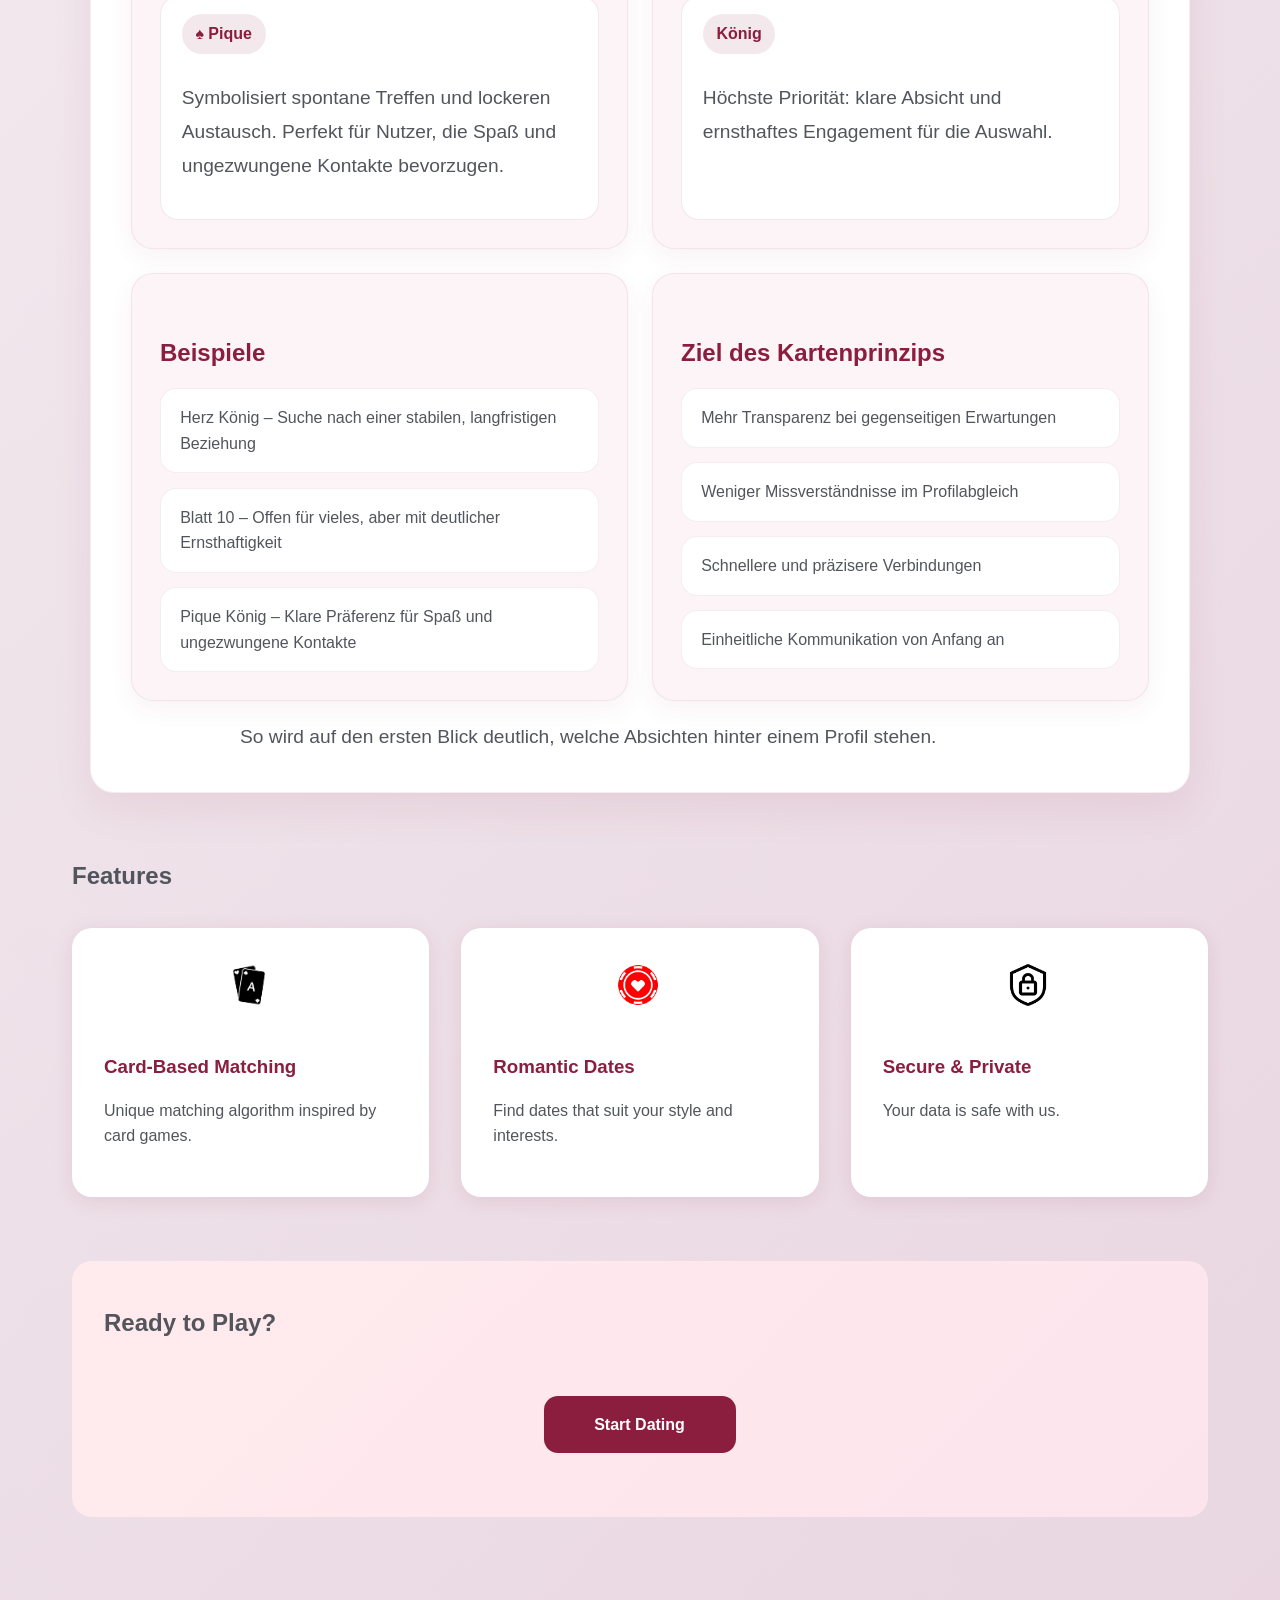
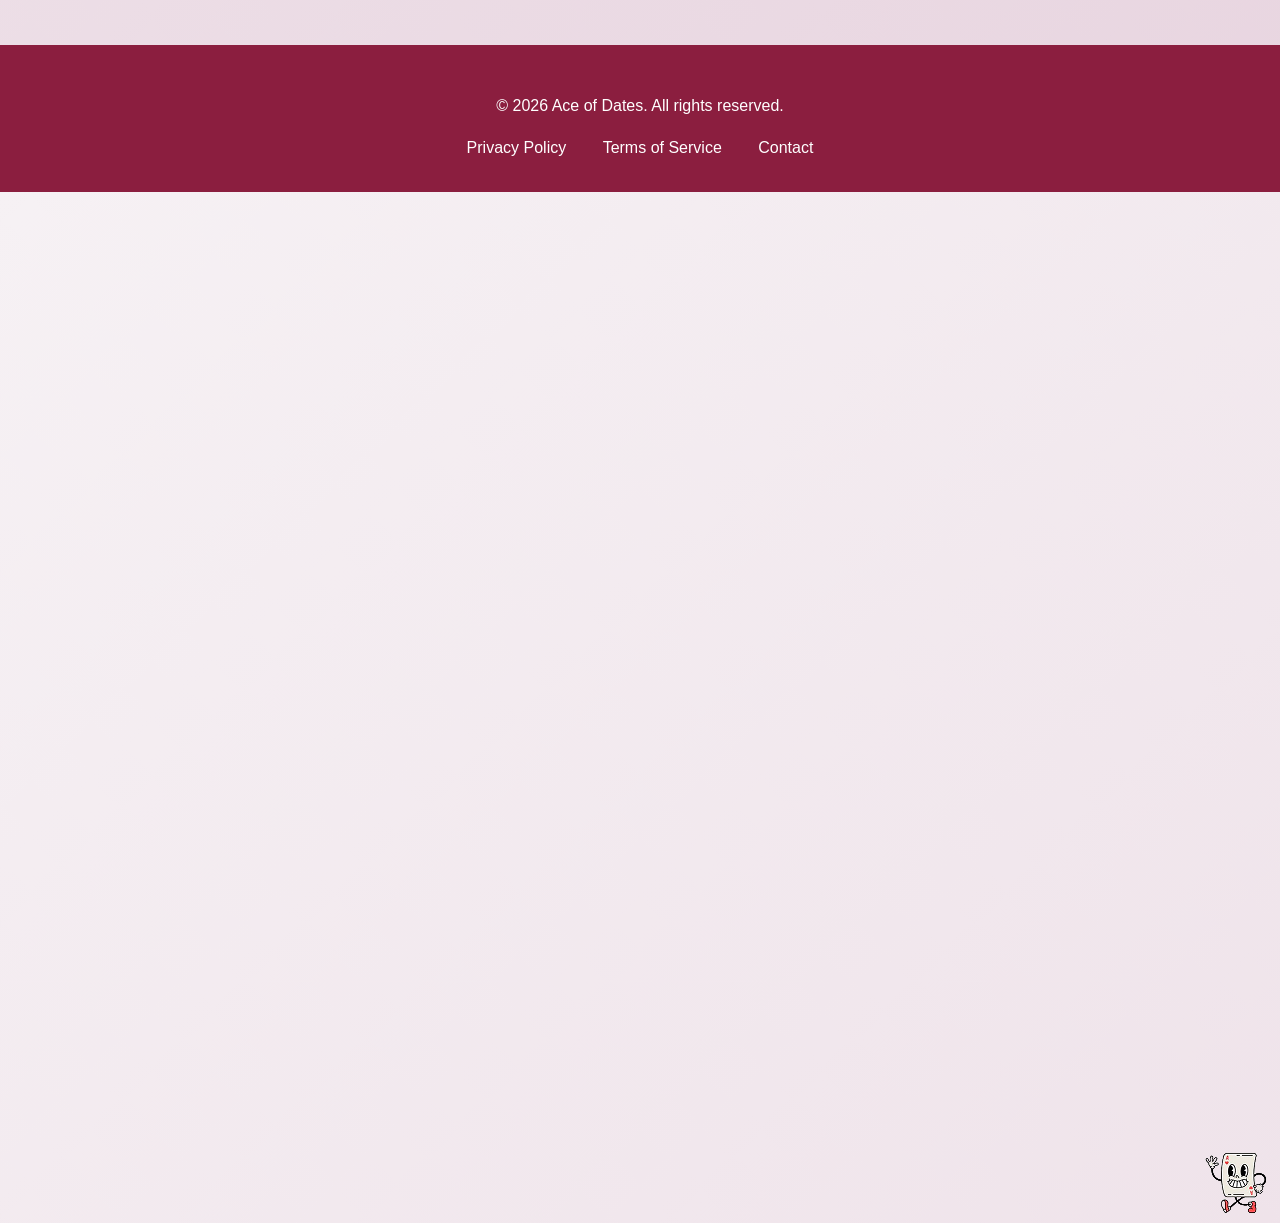
==== commit 97c7dcfc: "preferneces update (now your sexual_orientation is taken into account)" ====
--- a/project/subPages/info.html
+++ b/project/subPages/info.html
@@ -31,6 +31,7 @@
                     <h3>Wie funktioniert das Kartenprinzip?</h3>
                     <p>Unser Matching-System verwendet ein transparentes Kartenschema, um Erwartungen direkt sichtbar zu machen. Durch die Wahl von Symbol und Intensität kommunizierst du klar, wonach du suchst und wie ernst deine Absicht ist.</p>
                 </div>
+               
 
                 <div class="info-grid">
                     <article class="info-panel">
--- a/project/stylings/info.css
+++ b/project/stylings/info.css
@@ -57,6 +57,7 @@
     justify-content: center;
     gap: 1rem;
     margin-bottom: 2rem;
+    margin-left: -11rem;
 }
 
 .card-symbol {
@@ -251,6 +252,7 @@
     grid-template-columns: repeat(auto-fit, minmax(250px, 1fr));
     gap: 2rem;
     margin-top: 2rem;
+
 }
 
 .feature-card {
@@ -382,10 +384,10 @@
     }
 .mascot {
     position: absolute;
-    width: 5rem;
+    max-width: 210px;
     height: auto;
     right: 0.3%;
-    top: 269%;
+    top: 482.5%;
     margin: 0;
     padding: 0;
   
@@ -394,4 +396,5 @@
     width: 17%;
     height: auto;
     margin-bottom: 1rem;
-}
+    margin-left: 7.5rem;
+}
